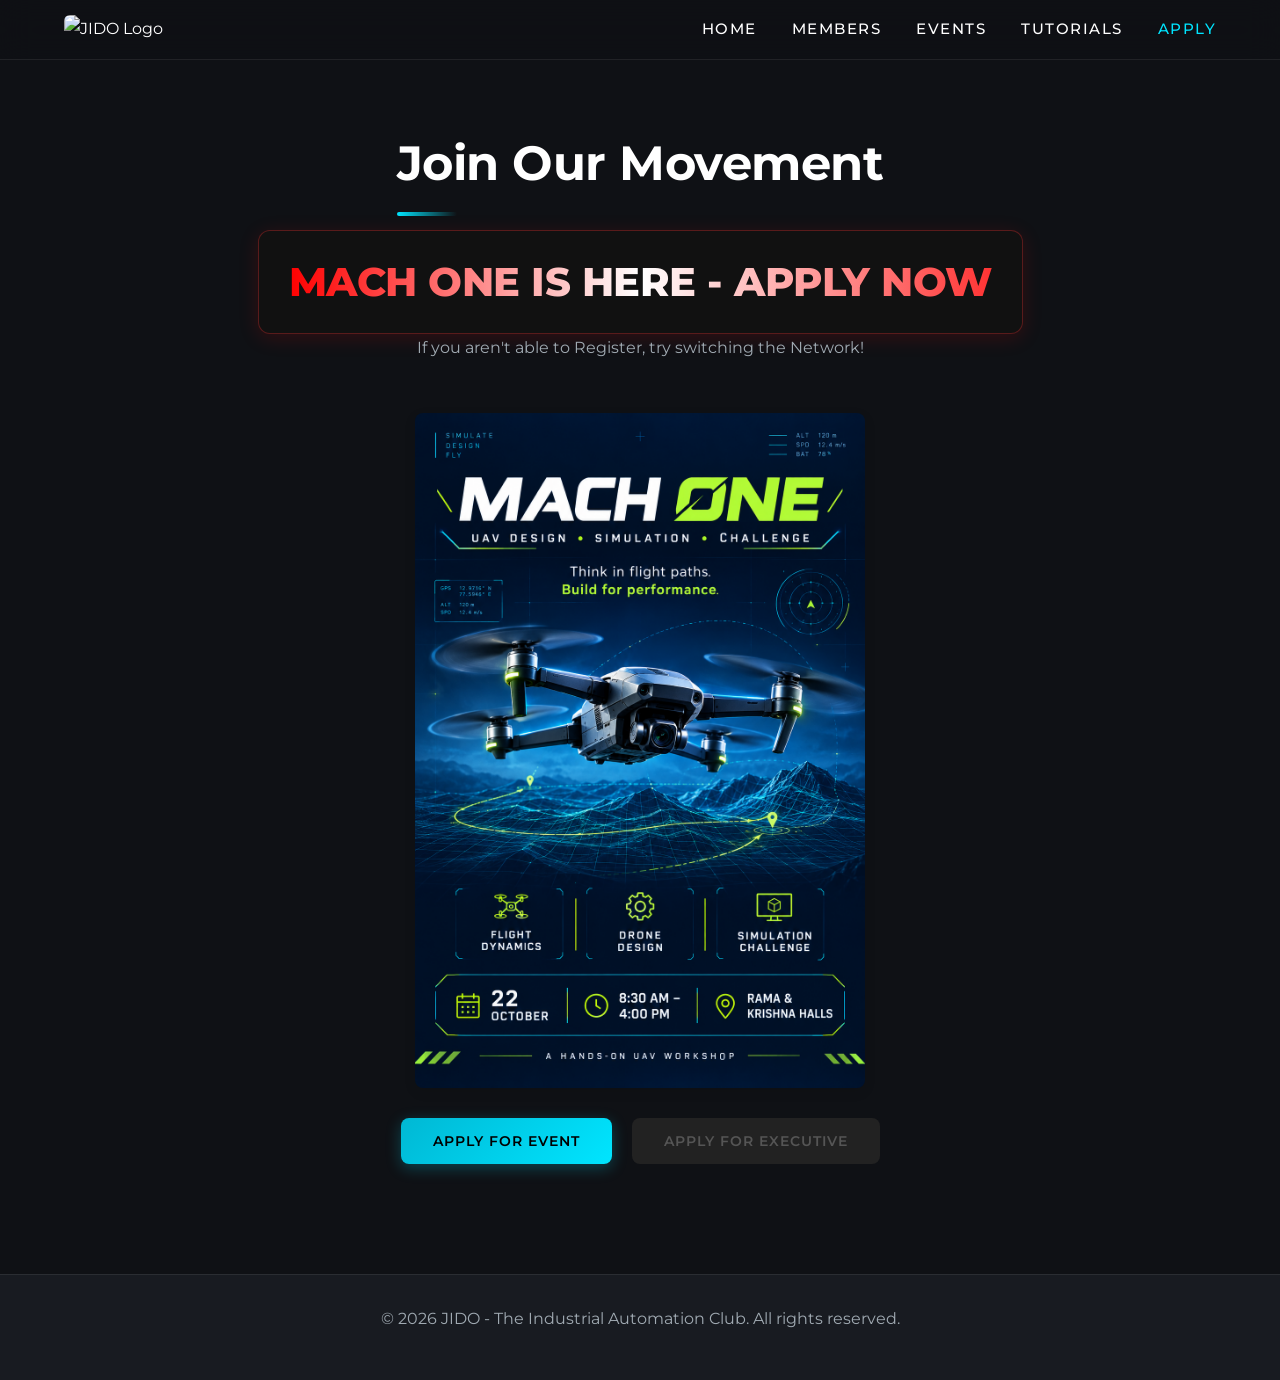
==== apply.html @ 37b58825 "Update apply.html" ====
<!DOCTYPE html>
<html lang="en">
<head>
    <meta charset="UTF-8">
    <meta name="viewport" content="width=device-width, initial-scale=1.0, maximum-scale=1.0, user-scalable=no">
    <title>Apply | JIDO</title>
    <link href="https://fonts.googleapis.com/css2?family=Montserrat:wght@400;500;600;700&display=swap" rel="stylesheet">
    <link rel="stylesheet" href="style.css">
    <link rel="icon" type="image/png" href="jidohomelogo.jpg">
</head>
<body>
    <header>
        <div class="logo"><img src="jidologo.png" alt="JIDO Logo"></div>
        <nav>
            <div class="menu-toggle" id="mobile-menu">
                <span class="bar"></span><span class="bar"></span><span class="bar"></span>
            </div>
            <ul class="nav-links">
                <li><a href="index.html">Home</a></li>
                <li><a href="members.html">Members</a></li>
                <li><a href="events.html">Events</a></li>
                <li><a href="tutorials.html">Tutorials</a></li>
                <li><a href="apply.html">Apply</a></li>
            </ul>
        </nav>
    </header>

    <main>
        <div class="apply-options-header">
            <h2>Join Our Movement</h2>
            <br>
            <div class="mach-one-banner">
                <h1 class="red-white-text">MACH ONE IS HERE - APPLY NOW</h1>
            </div>
            <p>If you aren't able to Register, try switching the Network!</p>
        </div>
        <div style="text-align: center; margin-bottom: 20px;">
            <img src="Mach One_ UAV Flight Challenge.png" alt="MACHONE Poster" style="max-width: 450px; width: 100%; height: auto; border-radius: 8px; box-shadow: 0 4px 12px rgba(0,0,0,0.1);">
        </div>
        <div class="apply-buttons-group section-box">
            <button class="btn btn-primary" id="applyEventBtn">Apply for Event</button>
            <button class="btn btn-secondary" disabled title="Recruitment currently closed.">Apply for Executive</button>
        </div>

        <div class="form-box section-box" id="eventFormBox">
            <h2>MACH ONE Registrations (Team of 3)</h2>
            
            <!-- Flex container for Contact Info and QR Code -->
            <div style="display: flex; justify-content: space-between; align-items: center; flex-wrap: wrap; gap: 20px; margin-bottom: 25px;">
                <div>
                    <p style="margin-bottom: 0;">Reach out to<br>Shreya-+91 97315 09875<br> Pranav-+91 99029 87427 <br> Sairam-+91 99453 59710 <br> Dhanush-+91 90529 12319 <br> If you have any issues or queries</p>
                </div>
                <!-- Scanner Image Container -->
                <div style="text-align: center;">
                    <img src="paymentforjido.png" alt="Payment QR Code" style="max-width: 150px; height: auto; border-radius: 1px; padding: 10px; background: white; border: 1px solid var(--border-color);">
                    <p style="font-size: 0.8rem; margin-top: 5px; margin-bottom: 0;">Scan to Pay</p>
                </div>
            </div>

            <p style="margin-bottom: 25px; color: var(--text-secondary);">PAYMENT IS MANDATORY of ₹150 per Team</p>
            
            <form id="modernEventForm" class="modern-form">
                
                <!-- Added Team Name specifically for the primary entry -->
                <div class="form-group" style="margin-bottom: 20px;">
                    <label for="team_name">Team Name</label>
                    <input type="text" id="team_name" name="team_name" class="input-control" required placeholder="Enter your team name">
                </div> 

                <!-- Primary Participant / Team Leader -->
                <h3 style="margin-bottom: 15px; font-size: 1.1rem; color: #333;">Details</h3>
                <div class="form-row">
                    <div class="form-group">
                        <label for="first_name">Full Name</label>
                        <input type="text" id="first_name" name="first_name" style="width:500px;"class="input-control" required placeholder="John">
                    </div>
                    <div class="form-group">
                        <!--<label for="last_name">Last Name</label>-->
                        <!--<input type="text" id="last_name" name="last_name" class="input-control" required placeholder="Doe">-->
                    </div>
                </div>

                <div class="form-row">
                    <div class="form-group">
                        <label for="phone_number">Phone Number</label>
                        <input type="tel" id="phone_number" name="phone_number" class="input-control" required placeholder="9876543210" pattern="[0-9]{10}">
                    </div>
                    <div class="form-group">
                        <label for="college_email">College Email ID</label>
                        <input type="email" id="college_email" name="college_email" class="input-control" required placeholder="john.doe@college.edu">
                    </div>
                </div>

                <div class="form-row">
                    <div class="form-group">
                        <label for="branch">Branch</label>
                        <input type="text" id="branch" name="branch" class="input-control" required placeholder="Robotics & Automation (RAE,AIE,ECE)">
                    </div>
                    <div class="form-group">
                        <label for="roll_number">Roll Number</label>
                        <input type="text" id="roll_number" name="roll_number" class="input-control" required placeholder="BL.SC.U4AIE23001">
                    </div>
                </div>

                <!-- Participant Count Selection & Transaction Grouped Together -->
                <div class="form-row" style="margin-bottom: 30px;">
                    <div class="form-group">
                        <label for="participants">Number of Team Participants</label>
                        <select id="participants" name="participants" class="input-control" required>
                            <option value="" disabled selected>Select Participant Count</option>
                            <option value="3">3</option>
                        </select>
                    </div>
                    <div class="form-group">
                        <label for="transaction_number">Transaction No. <span style="font-weight: normal; font-size: 0.85em; color: var(--text-secondary);">(UPI ID or UTR)</span></label>
                        <input type="text" id="transaction_number" name="transaction_number" class="input-control" required placeholder="e.g. 12 Digit Number" pattern="[a-zA-Z0-9]{12}">
                    </div>
                </div>

                <!-- Container for dynamically added team members -->
                <div id="dynamic-members-container"></div>

                <button type="submit" class="btn btn-primary" style="width: 100%; height: 55px; font-size: 1rem; margin-top: 20px;">Confirm Registration</button>
            </form>
            
            <div id="responseMessage"></div>
        </div>
    </main>

    <footer>
        <p>&copy; 2026 JIDO - The Industrial Automation Club. All rights reserved.</p>
    </footer>

    <script src="script.js?v=2.0"></script>

    <!-- Script added to handle dynamic participant field generation professionally -->
    <script>
        document.getElementById('participants').addEventListener('change', function() {
            const count = parseInt(this.value);
            const container = document.getElementById('dynamic-members-container');
            
            // Clear out any previously generated fields to prevent duplicates
            container.innerHTML = ''; 

            // Generate fields if there are 2 or more participants
            for (let i = 2; i <= count; i++) {
                const memberHTML = `
                    <div class="member-section" style="margin-top: 30px; padding-top: 20px; border-top: 1px solid #e0e0e0;">
                        <h3 style="margin-bottom: 15px; font-size: 1.1rem; color: #333;">Participant ${i} Details</h3>
                        
                        <div class="form-row">
                            <div class="form-group">
                                <label for="first_name_${i}">Full Name</label>
                                <input type="text" id="first_name_${i}" name="first_name_${i}" class="input-control" style="width:500px;" required placeholder="Participant ${i} First Name">
                            </div>
                        </div>

                        <div class="form-row">
                            <div class="form-group">
                                <label for="phone_number_${i}">Phone Number</label>
                                <input type="tel" id="phone_number_${i}" name="phone_number_${i}" class="input-control" required placeholder="9876543210" pattern="[0-9]{10}">
                            </div>
                            <div class="form-group">
                                <label for="college_email_${i}">College Email ID</label>
                                <input type="email" id="college_email_${i}" name="college_email_${i}" class="input-control" required placeholder="member${i}@college.edu">
                            </div>
                        </div>

                        <div class="form-row">
                            <div class="form-group">
                                <label for="branch_${i}">Branch</label>
                                <input type="text" id="branch_${i}" name="branch_${i}" class="input-control" required placeholder="Robotics & Automation (RAE,AIE,ECE)">
                            </div>
                            <div class="form-group">
                                <label for="roll_number_${i}">Roll Number</label>
                                <input type="text" id="roll_number_${i}" name="roll_number_${i}" class="input-control" required placeholder="BL.SC.U4AIE2300${i}">
                            </div>
                        </div>
                    </div>
                `;
                container.insertAdjacentHTML('beforeend', memberHTML);
            }
        });
    </script>
</body>
</html>
---- style.css ----
/* =========================================
   1. VARIABLES & RESET (Premium Dark Theme)
   ========================================= */
:root {
    --primary-bg: #0f1115;
    --secondary-bg: #181b21;
    --border-color: rgba(255, 255, 255, 0.08);
    --text-primary: #ffffff;
    --text-secondary: #a0aab2; 
    
    --accent: #00e5ff;
    --accent-hover: #00b8d4;
    --accent-glow: rgba(0, 229, 255, 0.25);
    
    --transition-smooth: all 0.3s cubic-bezier(0.25, 0.8, 0.25, 1);
    --transition-slow: all 0.6s cubic-bezier(0.25, 0.8, 0.25, 1);
}

* {
    margin: 0;
    padding: 0;
    box-sizing: border-box;
    font-family: 'Montserrat', 'Segoe UI', sans-serif;
    -webkit-tap-highlight-color: transparent;
}

body {
    background-color: var(--primary-bg);
    color: var(--text-primary);
    line-height: 1.8;
    overflow-x: hidden;
    display: flex;
    flex-direction: column;
    min-height: 100vh;
}

/* =========================================
   2. GLOBAL UTILITIES & ANIMATIONS
   ========================================= */
main {
    flex: 1;
    padding: 120px 5% 60px 5%; 
    width: 100%;
    max-width: 1400px;
    margin: 0 auto;
}

h1, h2, h3, h4 { font-weight: 700; letter-spacing: -0.5px; }

h2 {
    font-size: 2.5rem;
    margin-bottom: 1.5rem;
    position: relative;
    display: inline-block;
}

h2::after {
    content: '';
    position: absolute;
    bottom: -10px;
    left: 0;
    width: 60px;
    height: 4px;
    background: linear-gradient(90deg, var(--accent), transparent);
    border-radius: 2px;
}

p { color: var(--text-secondary); margin-bottom: 1rem; }

.section-box {
    background-color: var(--secondary-bg);
    padding: 40px;
    border-radius: 16px;
    margin-bottom: 40px;
    border: 1px solid var(--border-color);
    box-shadow: 0 10px 30px rgba(0, 0, 0, 0.2);
    opacity: 0;
    animation: fadeInUp 0.8s forwards;
}

@keyframes fadeInUp {
    from { opacity: 0; transform: translateY(30px); }
    to { opacity: 1; transform: translateY(0); }
}

/* Buttons */
.btn {
    display: inline-block;
    padding: 14px 32px;
    border-radius: 8px;
    text-decoration: none;
    font-weight: 600;
    text-transform: uppercase;
    font-size: 0.9rem;
    letter-spacing: 1px;
    cursor: pointer;
    transition: var(--transition-smooth);
    border: none;
    text-align: center;
}

.btn-primary {
    background: linear-gradient(135deg, var(--accent-hover), var(--accent));
    color: #000;
    box-shadow: 0 4px 15px var(--accent-glow);
}

.btn-primary:hover {
    transform: translateY(-3px);
    box-shadow: 0 8px 25px rgba(0, 229, 255, 0.4);
}

.btn-secondary {
    background-color: transparent;
    color: var(--text-primary);
    border: 1px solid var(--border-color);
}

.btn:disabled {
    background: #222;
    color: #555;
    cursor: not-allowed;
    box-shadow: none;
    border: none;
    transform: none !important;
}

/* =========================================
   3. HEADER & NAV
   ========================================= */
header {
    background: rgba(15, 17, 21, 0.7);
    backdrop-filter: blur(16px);
    -webkit-backdrop-filter: blur(16px);
    padding: 15px 5%;
    position: fixed;
    top: 0; left: 0; width: 100%;
    display: flex;
    justify-content: space-between;
    align-items: center;
    z-index: 1000;
    border-bottom: 1px solid var(--border-color);
}

.logo img { 
    height: 80px; 
    width: 120px; 
    border-radius: 6px; 
    transition: var(--transition-smooth);
}

.nav-links {
    list-style: none;
    display: flex;
    gap: 35px;
}

.nav-links li a {
    text-decoration: none;
    color: var(--text-primary);
    font-weight: 500;
    font-size: 0.95rem;
    text-transform: uppercase;
    letter-spacing: 1.5px;
    transition: var(--transition-smooth);
    position: relative;
    padding: 5px 0;
}

.nav-links li a:hover, .nav-links li a.active { color: var(--accent); }

.menu-toggle {
    display: none;
    cursor: pointer;
    flex-direction: column;
    gap: 6px;
    z-index: 1100;
    padding: 10px; 
}

.menu-toggle .bar {
    width: 28px; height: 2px;
    background-color: var(--text-primary);
    border-radius: 2px;
    transition: var(--transition-smooth);
    transform-origin: left center;
}

/* =========================================
   4. HOME PAGE & SLIDER
   ========================================= */
.home-hero { margin-bottom: 60px; }

.slider-container {
    width: 100%;
    height: 65vh;
    min-height: 450px;
    overflow: hidden;
    position: relative;
    border-radius: 16px;
    box-shadow: 0 20px 50px rgba(0,0,0,0.4);
    touch-action: pan-y; 
}

.slide {
    position: absolute;
    top: 0; left: 0; width: 100%; height: 100%;
    opacity: 0;
    transition: opacity 0.8s ease-in-out;
    display: flex;
    justify-content: center;
    align-items: center;
    background-size: cover;
    background-position: center;
}

.slide.active { opacity: 1; z-index: 1; }

.slide::before {
    content: ''; position: absolute;
    top: 0; left: 0; width: 100%; height: 100%;
    background: linear-gradient(to top, rgba(15,17,21,1) 0%, rgba(15,17,21,0.3) 100%);
}

.slide:nth-child(1) { background-color: #1a1c23; }
.slide:nth-child(2) { background-color: #22262e; }
.slide:nth-child(3) { background-color: #2a2e38; }

.slide-content {
    position: relative;
    z-index: 10;
    text-align: center;
    padding: 0 20px;
    transform: translateY(20px);
    transition: var(--transition-slow);
}

.slide.active .slide-content { transform: translateY(0); }

.slide-content h3 {
    font-size: 3.5rem;
    text-transform: uppercase;
    letter-spacing: 3px;
    margin-bottom: 15px;
    text-shadow: 0 4px 20px rgba(0,0,0,0.8);
}

.slider-controls {
    position: absolute; bottom: 30px; left: 50%;
    transform: translateX(-50%);
    display: flex; gap: 15px; z-index: 20;
}

.slider-dot {
    width: 30px; height: 4px;
    border-radius: 2px;
    background-color: rgba(255,255,255,0.2);
    cursor: pointer;
    transition: var(--transition-smooth);
}

.slider-dot.active { background-color: var(--accent); width: 45px; }

.club-info-grid {
    display: grid;
    grid-template-columns: repeat(auto-fit, minmax(280px, 1fr));
    gap: 30px;
}

.info-card {
    background-color: rgba(255,255,255,0.02);
    padding: 30px;
    border-radius: 12px;
    border: 1px solid var(--border-color);
}

/* =========================================
   5. MEMBERS PAGE
   ========================================= */
.member-grid {
    display: grid;
    grid-template-columns: repeat(auto-fit, minmax(280px, 1fr));
    gap: 30px;
}

.mentor-centered-container {
    display: flex;
    justify-content: center;
    align-items: center;
    width: 100%;
    padding: 20px 0;
}

.member-img-container {
    width: 100%;
    height: 300px;
    overflow: hidden;
    border-radius: 8px;
    background-color: #1a1c23;
}

.member-photo {
    width: 100%;
    height: 100%;
    object-fit: cover; 
}

.mentor-centered-container .member-card {
    max-width: 350px;
    width: 100%;
}

.member-card {
    background-color: var(--primary-bg);
    border-radius: 16px;
    overflow: hidden;
    border: 1px solid var(--border-color);
    transition: var(--transition-smooth);
}

.member-card:hover {
    transform: translateY(-8px);
    border-color: var(--accent);
    box-shadow: 0 10px 30px var(--accent-glow);
}

.member-details { padding: 25px; }
.member-details h4 { color: var(--accent); font-size: 0.85rem; margin-bottom: 10px; }

.exec-list {
    display: grid;
    grid-template-columns: repeat(auto-fill, minmax(200px, 1fr));
    gap: 15px; margin-top: 25px;
}

.exec-list li {
    font-weight: 600;
    background: rgba(255,255,255,0.03);
    padding: 15px 20px;
    border-radius: 8px;
    list-style: none;
    border: 1px solid var(--border-color);
}

/* =========================================
   6. EVENTS PAGE GRID
   ========================================= */
.event-grid {
    display: grid;
    grid-template-columns: repeat(auto-fill, minmax(320px, 1fr));
    gap: 30px;
}

.event-card {
    background-color: var(--secondary-bg);
    border-radius: 16px;
    overflow: hidden;
    cursor: pointer;
    border: 1px solid var(--border-color);
    transition: var(--transition-smooth);
}

.event-card:hover {
    transform: translateY(-8px);
    border-color: var(--accent);
}

.card-img-top {
    width: 100%;
    height: 240px;
    object-fit: cover;
    display: block;
    border-radius: 16px 16px 0 0;
}

.event-card-details { padding: 25px; }

/* =========================================
   7. MODAL, SCROLLING & GALLERY
   ========================================= */
.modal-overlay {
    display: none; position: fixed;
    top: 0; left: 0; width: 100%; height: 100%;
    background: rgba(15, 17, 21, 0.9);
    backdrop-filter: blur(10px);
    -webkit-backdrop-filter: blur(10px);
    z-index: 2000;
    justify-content: center; align-items: center;
    opacity: 0; transition: var(--transition-smooth);
}

.modal-overlay.open { display: flex; opacity: 1; }

.modal-content {
    background-color: var(--secondary-bg);
    max-width: 700px;
    width: 90%;
    max-height: 85vh; /* Prevents going off screen */
    border-radius: 20px;
    border: 1px solid var(--border-color);
    padding: 40px;
    position: relative;
    transform: translateY(30px);
    transition: var(--transition-smooth);
    display: flex;
    flex-direction: column; /* Stacks title and description vertically */
    overflow: hidden; /* Stops whole box from scrolling */
}

.modal-overlay.open .modal-content { transform: translateY(0); }

.modal-close {
    position: absolute;
    top: 15px;
    right: 15px;
    font-size: 36px;
    cursor: pointer;
    color: var(--text-secondary);
    
    /* The Fixes: */
    z-index: 100;         /* Ensures it always stays on top of headings/images */
    width: 44px;          /* Clean mobile-friendly tap target width */
    height: 44px;         /* Clean mobile-friendly tap target height */
    display: flex;        /* Centers the '×' perfectly inside the tap target box */
    align-items: center;
    justify-content: center;
    line-height: 1;
    transition: var(--transition-smooth);
}

.modal-close:hover {
    color: var(--accent);
}

/* Targets the description to make it scrollable */
#modalDesc {
    overflow-y: auto;
    flex-grow: 1; 
    padding-right: 15px; 
    margin-top: 15px;
}

#modalDesc::-webkit-scrollbar { width: 6px; }
#modalDesc::-webkit-scrollbar-thumb { background: var(--accent); border-radius: 3px; }

/* Image Gallery inside Modal */
.modal-gallery {
    display: grid;
    grid-template-columns: repeat(auto-fit, minmax(140px, 1fr));
    gap: 12px;
    margin-bottom: 20px;
}

.modal-gallery img {
    width: 100%;
    height: 120px;
    object-fit: cover;
    border-radius: 8px;
    border: 1px solid var(--border-color);
    cursor: pointer;
    transition: transform 0.2s;
}

.modal-gallery img:hover { transform: scale(1.05); }

/* Full-Screen Lightbox */
.lightbox {
    display: none; position: fixed; z-index: 3000;
    top: 0; left: 0; width: 100%; height: 100%;
    background: rgba(0, 0, 0, 0.95);
    justify-content: center; align-items: center;
}

.lightbox.open { display: flex; }
.lightbox img { max-width: 90%; max-height: 80%; border-radius: 8px; }

.lightbox-close {
    position: absolute; top: 20px; right: 30px;
    font-size: 40px; color: white; cursor: pointer;
}

/* =========================================
   8. PREMIUM FORMS PAGE
   ========================================= */
.apply-options-header { text-align: center; margin-bottom: 50px; }
.apply-options-header h2 { font-size: 3rem; }

.apply-buttons-group {
    display: flex; gap: 20px; justify-content: center;
    margin-bottom: 50px; background: transparent; box-shadow: none; padding: 0; border: none;
}

.form-box { max-width: 800px; margin: 0 auto; display: none; }
.form-box.active { display: block; animation: fadeInUp 0.5s forwards; }

.modern-form .form-row {
    display: grid; grid-template-columns: 1fr 1fr; gap: 25px; margin-bottom: 25px;
}

.modern-form label {
    font-size: 0.85rem; font-weight: 600; text-transform: uppercase;
    letter-spacing: 1px; margin-bottom: 10px; display: block; color: var(--text-secondary);
}

.modern-form .input-control {
    width: 100%;
    background-color: rgba(255,255,255,0.02);
    border: 1px solid var(--border-color);
    color: var(--text-primary);
    padding: 16px 20px;
    border-radius: 10px;
    font-size: 1rem;
    transition: var(--transition-smooth);
}

.modern-form .input-control:focus {
    outline: none;
    border-color: var(--accent);
    background-color: rgba(0, 229, 255, 0.05);
    box-shadow: 0 0 20px var(--accent-glow);
}

.modern-form select.input-control option {
    background-color: var(--secondary-bg); 
    color: var(--text-primary); 
}

.modern-form select.input-control {
    appearance: none; -webkit-appearance: none; cursor: pointer;
}

#responseMessage {
    display: none; margin-top: 30px; padding: 20px; border-radius: 10px;
    text-align: center; font-weight: 600;
}
#responseMessage.success { background: rgba(0, 230, 118, 0.1); color: #00e676; border: 1px solid #00e676; }
#responseMessage.error { background: rgba(255, 23, 68, 0.1); color: #ff1744; border: 1px solid #ff1744; }

/* =========================================
   9. FOOTER
   ========================================= */
footer {
    background-color: var(--secondary-bg);
    padding: 30px 5%; text-align: center;
    border-top: 1px solid var(--border-color);
    color: var(--text-secondary); margin-top: auto;
}

/* =========================================
   10. PERFECTED MOBILE RESPONSIVENESS
   ========================================= */
@media screen and (max-width: 1024px) {
    .slide-content h3 { font-size: 2.5rem; }
}

@media screen and (max-width: 768px) {
    main { padding-top: 100px; }
    h2 { font-size: 2rem; }
    
    .menu-toggle { display: flex; }

    .nav-links {
        position: fixed; top: 0; right: 0;
        height: 100vh; width: 75%;
        background: rgba(15, 17, 21, 0.95);
        backdrop-filter: blur(20px);
        -webkit-backdrop-filter: blur(20px);
        flex-direction: column; justify-content: center; align-items: center;
        transform: translateX(100%);
        transition: transform 0.4s cubic-bezier(0.25, 0.8, 0.25, 1);
        border-left: 1px solid var(--border-color);
        box-shadow: -10px 0 30px rgba(0,0,0,0.5);
    }

    .nav-links.active { transform: translateX(0); }
    .nav-links li a { font-size: 1.3rem; }

    .menu-toggle.active .bar:nth-child(1) { transform: rotate(45deg) translate(5px, 5px); }
    .menu-toggle.active .bar:nth-child(2) { opacity: 0; }
    .menu-toggle.active .bar:nth-child(3) { transform: rotate(-45deg) translate(6px, -6px); }

    .slider-container { height: 50vh; min-height: 350px; }
    .slide-content h3 { font-size: 1.8rem; }
    
    .apply-options-header h2 { font-size: 2.2rem; }
    
    .btn { width: 100%; padding: 16px; margin-bottom: 10px; }
    .apply-buttons-group { flex-direction: column; }
}

@media screen and (max-width: 480px) {
    .section-box { padding: 25px 20px; }
    .modern-form .form-row { grid-template-columns: 1fr; gap: 0; margin-bottom: 0; }
    .modern-form .form-group { margin-bottom: 25px; }
    .member-img-container { height: 200px; }
}
/* Red and White Animated Text */
.red-white-text {
    text-align: center;
    font-weight: 800;
    font-size: 2.5rem;
    text-transform: uppercase;
    
    /* Sleek red and white gradient */
    background: linear-gradient(
        to right, 
        #ff0000 0%, 
        #ffffff 25%, 
        #ff3333 50%, 
        #ffffff 75%, 
        #ff0000 100%
    );
    background-size: 200% auto;
    
    /* Clip the background to the text */
    color: transparent;
    -webkit-background-clip: text;
    background-clip: text;
    
    /* Apply the sliding animation */
    animation: red-slide 3s linear infinite;
}

/* Animation keyframes */
@keyframes red-slide {
    0% {
        background-position: 0% center;
    }
    100% {
        background-position: 200% center;
    }
}

/* Mobile adjustment */
@media screen and (max-width: 768px) {
    .red-white-text {
        font-size: 1.8rem;
        padding: 0 15px;
    }
}
/* Background container for the heading */
.mach-one-banner {
    background-color: #111111; /* Sleek dark background */
    border: 1px solid rgba(255, 51, 51, 0.3); /* Subtle red border */
    box-shadow: 0 4px 20px rgba(255, 0, 0, 0.15); /* Soft reddish glow behind the box */
    border-radius: 12px;
    padding: 15px 30px;
    margin: 0 auto; /* Centers the box */
    max-width: fit-content; /* Keeps the background only as wide as the text */
}

/* Red and White Animated Text (Your existing code, slightly tweaked) */
.red-white-text {
    margin: 0; /* Removes default h1 spacing so it sits perfectly in the box */
    text-align: center;
    font-weight: 800;
    font-size: 2.5rem;
    text-transform: uppercase;
    
    background: linear-gradient(
        to right, 
        #ff0000 0%, 
        #ffffff 25%, 
        #ff3333 50%, 
        #ffffff 75%, 
        #ff0000 100%
    );
    background-size: 200% auto;
    
    color: transparent;
    -webkit-background-clip: text;
    background-clip: text;
    
    animation: red-slide 3s linear infinite;
}

@keyframes red-slide {
    0% { background-position: 0% center; }
    100% { background-position: 200% center; }
}

/* Mobile adjustment */
@media screen and (max-width: 768px) {
    .mach-one-banner {
        padding: 10px 20px;
        margin: 0 15px; /* Adds a little breathing room on the sides of the screen */
    }
    .red-white-text {
        font-size: 1.5rem; /* Scaled down slightly to fit the box well on mobile */
    }
}
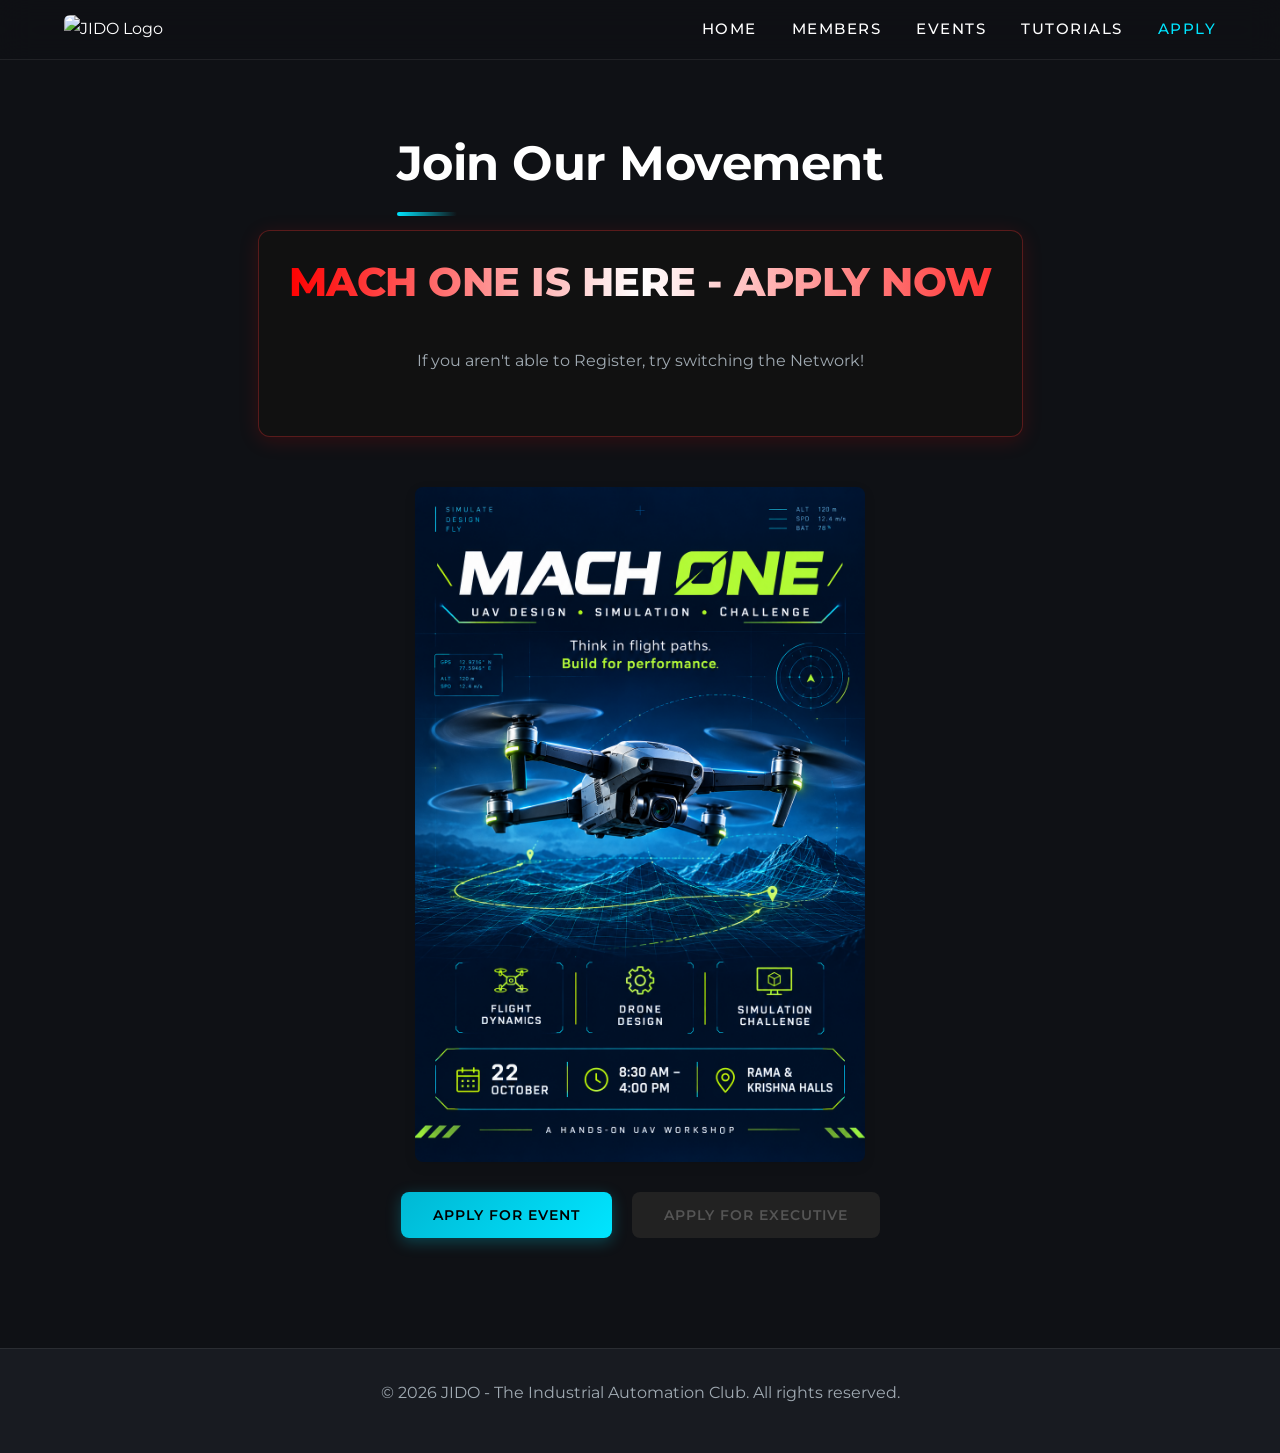
==== commit 337083f1: "Update apply.html" ====
--- a/apply.html
+++ b/apply.html
@@ -31,8 +31,10 @@
             <br>
             <div class="mach-one-banner">
                 <h1 class="red-white-text">MACH ONE IS HERE - APPLY NOW</h1>
+                <br>
+                <p>If you aren't able to Register, try switching the Network!</p>
+                <br>
             </div>
-            <p>If you aren't able to Register, try switching the Network!</p>
         </div>
         <div style="text-align: center; margin-bottom: 20px;">
             <img src="Mach One_ UAV Flight Challenge.png" alt="MACHONE Poster" style="max-width: 450px; width: 100%; height: auto; border-radius: 8px; box-shadow: 0 4px 12px rgba(0,0,0,0.1);">
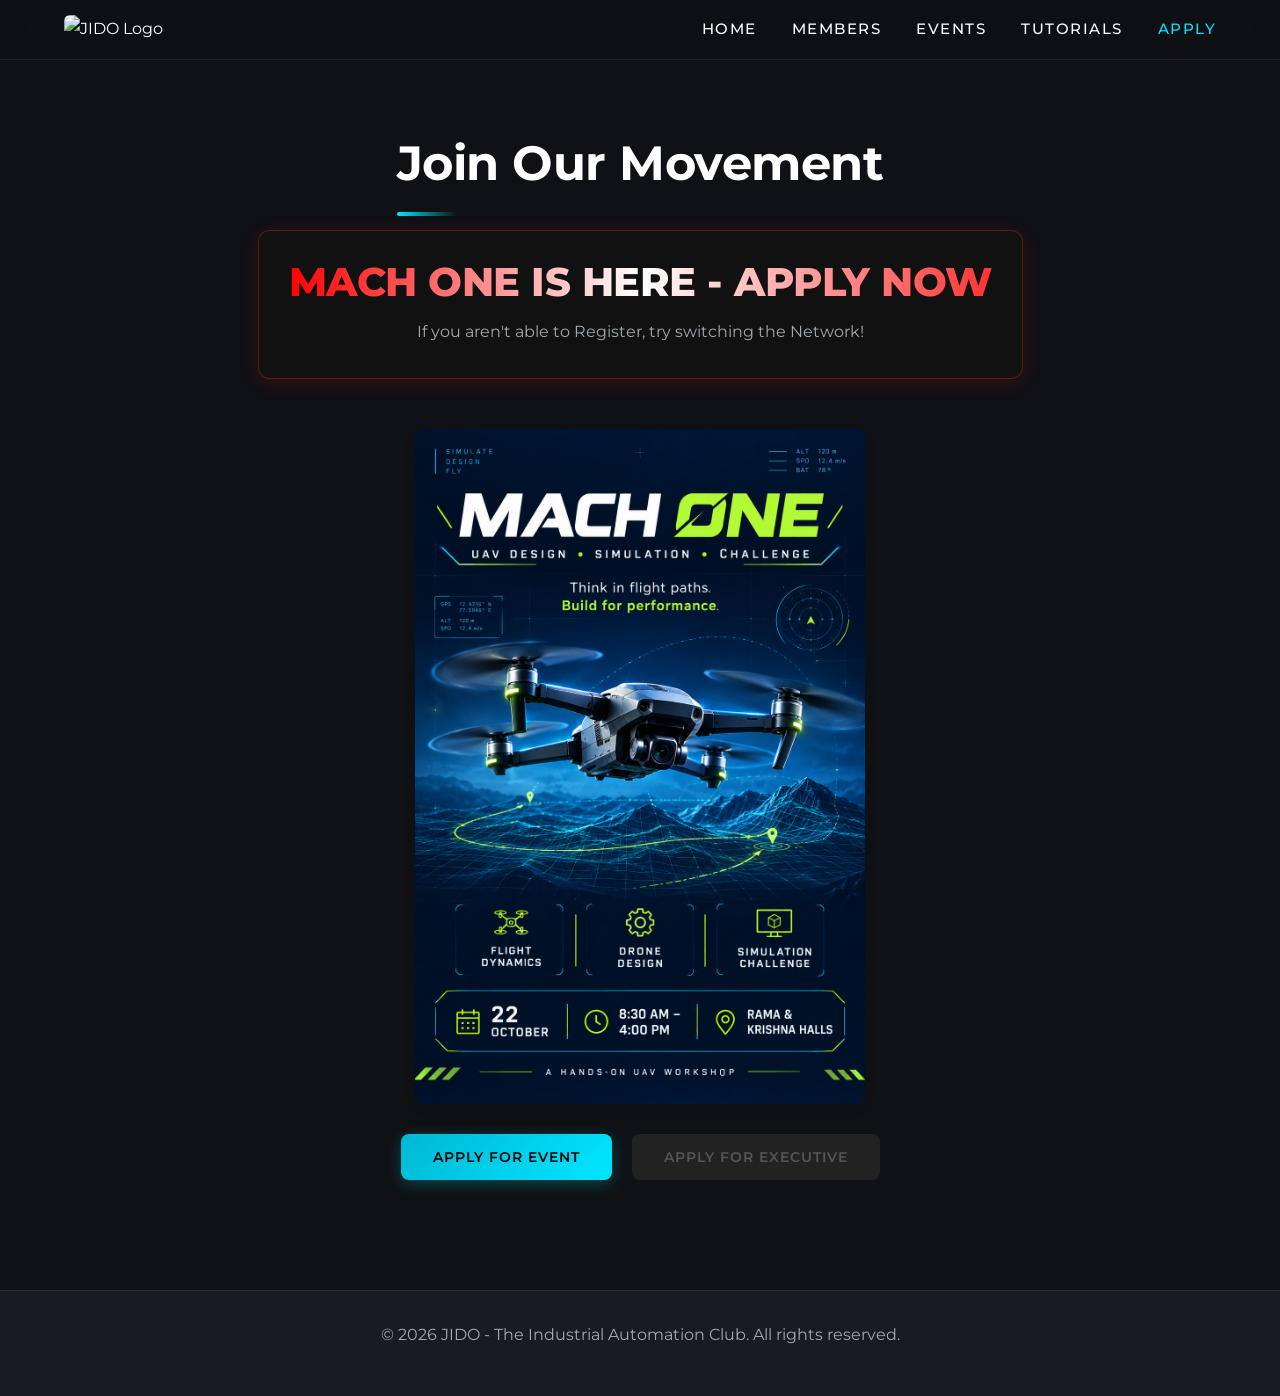
==== commit adfd36c0: "Update apply.html" ====
--- a/apply.html
+++ b/apply.html
@@ -31,9 +31,7 @@
             <br>
             <div class="mach-one-banner">
                 <h1 class="red-white-text">MACH ONE IS HERE - APPLY NOW</h1>
-                <br>
                 <p>If you aren't able to Register, try switching the Network!</p>
-                <br>
             </div>
         </div>
         <div style="text-align: center; margin-bottom: 20px;">
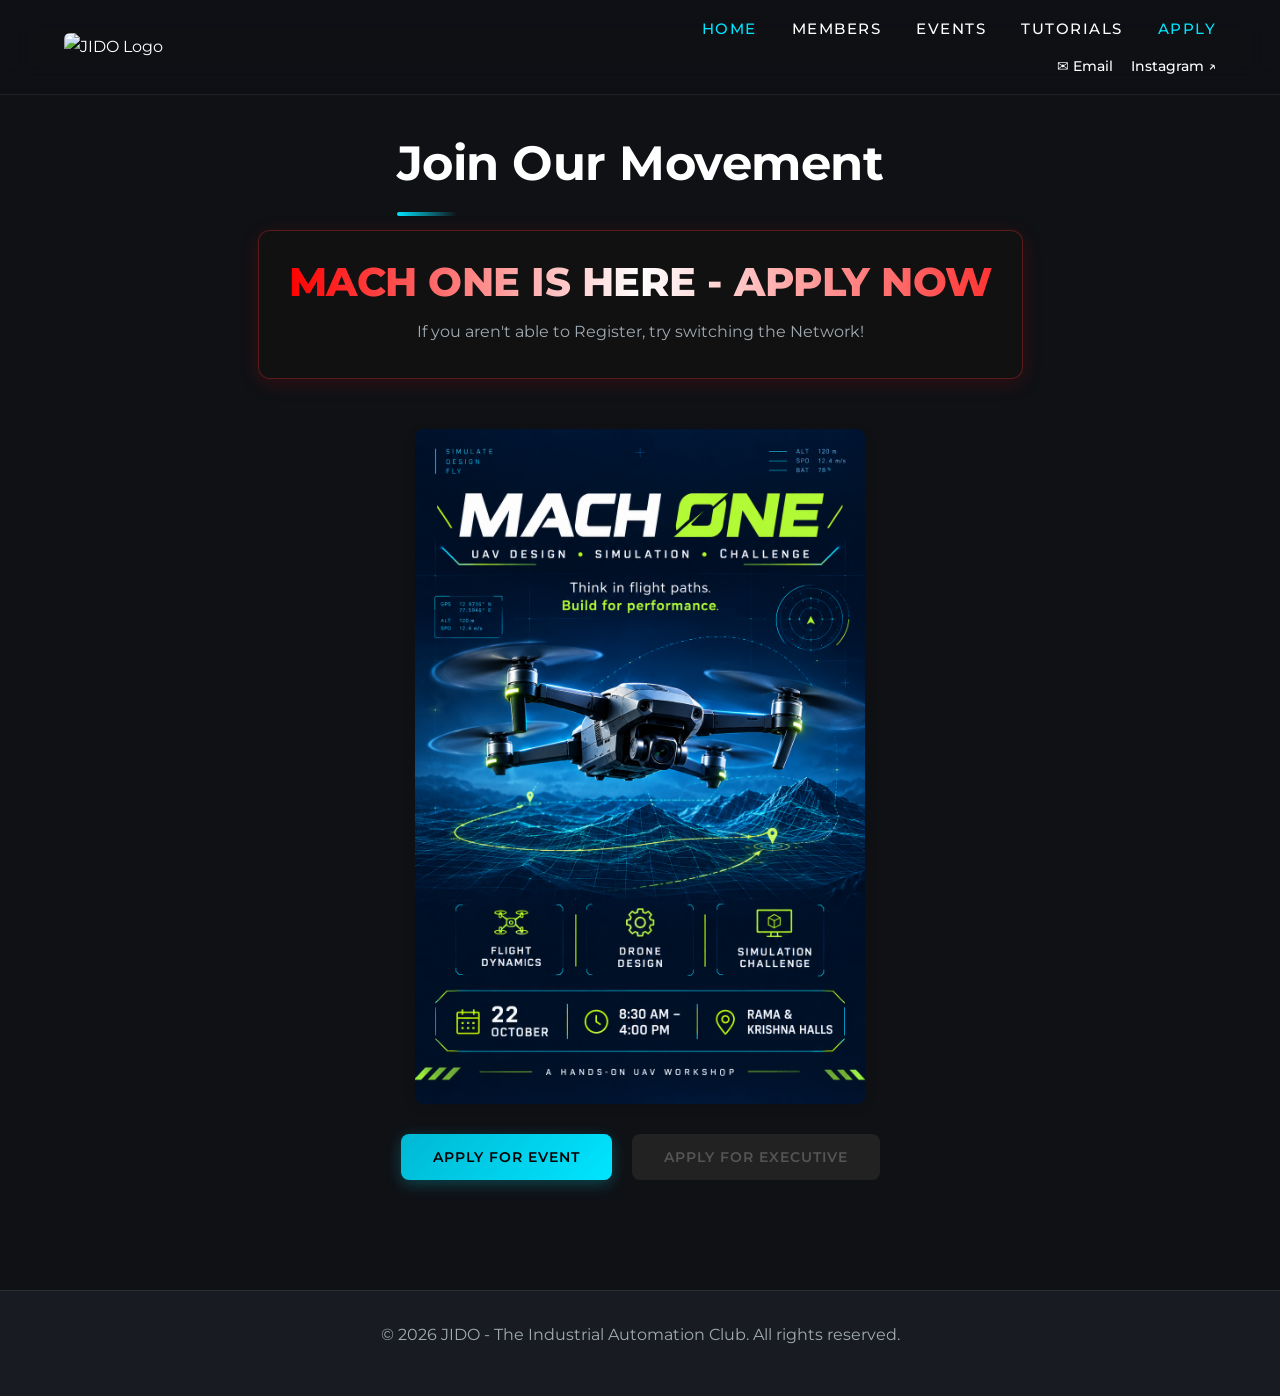
==== commit 3777113a: "Update apply.html" ====
--- a/apply.html
+++ b/apply.html
@@ -10,19 +10,36 @@
 </head>
 <body>
     <header>
-        <div class="logo"><img src="jidologo.png" alt="JIDO Logo"></div>
-        <nav>
-            <div class="menu-toggle" id="mobile-menu">
-                <span class="bar"></span><span class="bar"></span><span class="bar"></span>
-            </div>
-            <ul class="nav-links">
-                <li><a href="index.html">Home</a></li>
-                <li><a href="members.html">Members</a></li>
-                <li><a href="events.html">Events</a></li>
-                <li><a href="tutorials.html">Tutorials</a></li>
-                <li><a href="apply.html">Apply</a></li>
-            </ul>
-        </nav>
+    <div class="logo">
+        <img src="jidologo.png" alt="JIDO Logo">
+    </div>
+
+    <nav>
+        <div class="menu-toggle" id="mobile-menu">
+            <span class="bar"></span>
+            <span class="bar"></span>
+            <span class="bar"></span>
+        </div>
+
+        <ul class="nav-links">
+            <li><a href="index.html" class="active">Home</a></li>
+            <li><a href="members.html">Members</a></li>
+            <li><a href="events.html">Events</a></li>
+            <li><a href="tutorials.html">Tutorials</a></li>
+            <li><a href="apply.html">Apply</a></li>
+        </ul>
+
+        <div class="header-socials">
+            <a href="mailto:your-email@example.com">
+                ✉ Email
+            </a>
+            <a href="https://www.instagram.com/your_username/"
+               target="_blank"
+               rel="noopener noreferrer">
+                Instagram ↗
+            </a>
+        </div>
+    </nav>
     </header>
 
     <main>
--- a/style.css
+++ b/style.css
@@ -689,3 +689,38 @@
         font-size: 1.5rem; /* Scaled down slightly to fit the box well on mobile */
     }
 }
+header nav {
+    display: flex;
+    flex-direction: column;
+    align-items: flex-end;
+    gap: 10px;
+}
+
+header .nav-links {
+    margin-bottom: 0;
+}
+
+.header-socials {
+    display: flex;
+    justify-content: flex-end;
+    align-items: center;
+    flex-wrap: wrap;
+    gap: 18px;
+}
+
+.header-socials a {
+    color: inherit;
+    font-size: 14px;
+    font-weight: 500;
+    text-decoration: none;
+}
+
+.header-socials a:hover {
+    text-decoration: underline;
+    text-underline-offset: 4px;
+}
+
+.header-socials a:focus-visible {
+    outline: 2px solid currentColor;
+    outline-offset: 4px;
+}
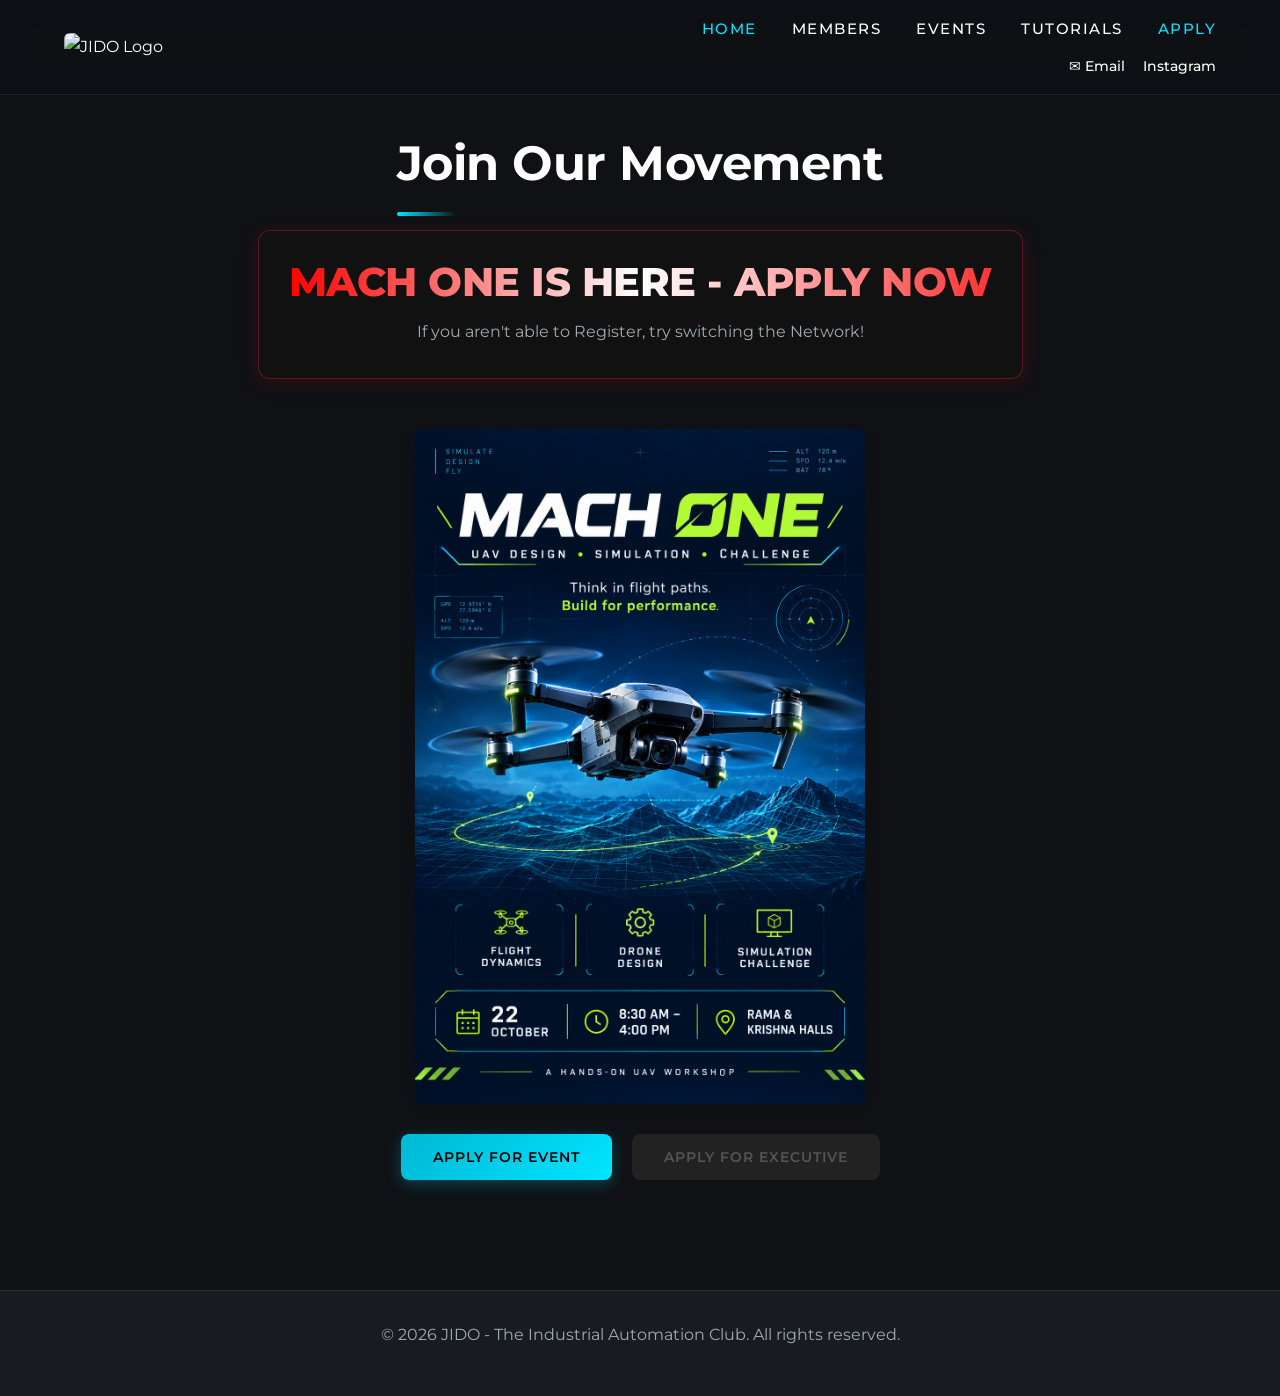
==== commit 36f6ab52: "Update apply.html" ====
--- a/apply.html
+++ b/apply.html
@@ -30,13 +30,13 @@
         </ul>
 
         <div class="header-socials">
-            <a href="mailto:your-email@example.com">
+            <a href="mailto:jido@blr.amrita.edu">
                 ✉ Email
             </a>
-            <a href="https://www.instagram.com/your_username/"
+            <a href="https://www.instagram.com/jido_ase/"
                target="_blank"
                rel="noopener noreferrer">
-                Instagram ↗
+                Instagram
             </a>
         </div>
     </nav>
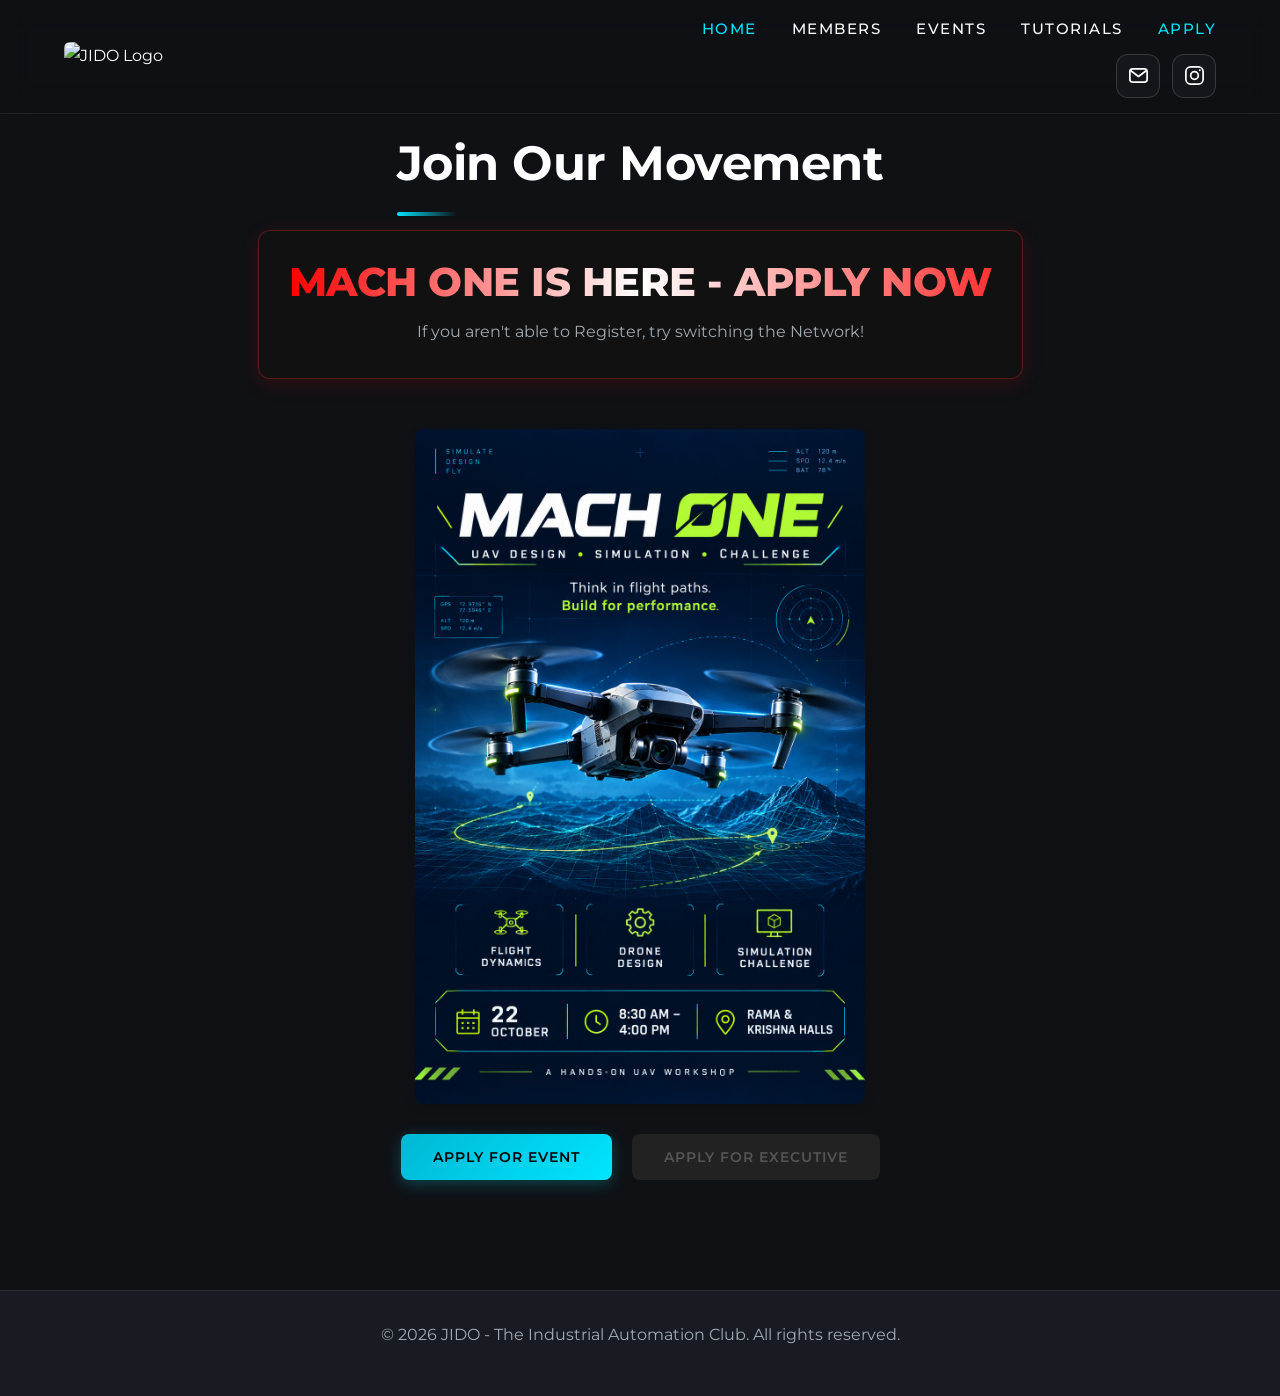
==== commit c4413c98: "Update apply.html" ====
--- a/apply.html
+++ b/apply.html
@@ -29,15 +29,29 @@
             <li><a href="apply.html">Apply</a></li>
         </ul>
 
-        <div class="header-socials">
-            <a href="mailto:jido@blr.amrita.edu">
-                ✉ Email
-            </a>
-            <a href="https://www.instagram.com/jido_ase/"
-               target="_blank"
-               rel="noopener noreferrer">
-                Instagram
-            </a>
+        <div class="jido-contact-row">
+    <a class="jido-contact-icon jido-email"
+       href="mailto:jido@blr.amrita.edu"
+       aria-label="Email JIDO"
+       title="Email JIDO">
+        <svg viewBox="0 0 24 24" aria-hidden="true">
+            <rect x="3" y="5" width="18" height="14" rx="3"/>
+            <path d="m4 7 8 6 8-6"/>
+        </svg>
+    </a>
+
+    <a class="jido-contact-icon jido-instagram"
+       href="https://www.instagram.com/jido_ase/"
+       target="_blank"
+       rel="noopener noreferrer"
+       aria-label="JIDO on Instagram"
+       title="JIDO on Instagram">
+        <svg viewBox="0 0 24 24" aria-hidden="true">
+            <rect x="3" y="3" width="18" height="18" rx="5"/>
+            <circle cx="12" cy="12" r="4"/>
+            <circle class="instagram-dot" cx="17.5" cy="6.5" r="1"/>
+        </svg>
+    </a>
         </div>
     </nav>
     </header>
--- a/style.css
+++ b/style.css
@@ -696,31 +696,98 @@
     gap: 10px;
 }
 
-header .nav-links {
-    margin-bottom: 0;
-}
-
-.header-socials {
+.jido-contact-row {
     display: flex;
+    align-items: center;
     justify-content: flex-end;
+    gap: 12px;
+}
+
+.jido-contact-icon {
+    display: inline-flex;
     align-items: center;
-    flex-wrap: wrap;
-    gap: 18px;
-}
-
-.header-socials a {
-    color: inherit;
-    font-size: 14px;
-    font-weight: 500;
+    justify-content: center;
+    width: 44px;
+    height: 44px;
+    border: 1px solid rgba(255, 255, 255, 0.15);
+    border-radius: 12px;
+    background: rgba(255, 255, 255, 0.03);
+    color: #ffffff;
     text-decoration: none;
-}
-
-.header-socials a:hover {
-    text-decoration: underline;
-    text-underline-offset: 4px;
-}
-
-.header-socials a:focus-visible {
+    transition:
+        color 0.25s ease,
+        background 0.25s ease,
+        border-color 0.25s ease,
+        box-shadow 0.25s ease,
+        transform 0.25s ease;
+}
+
+.jido-contact-icon svg {
+    width: 23px;
+    height: 23px;
+    fill: none;
+    stroke: currentColor;
+    stroke-width: 1.8;
+    stroke-linecap: round;
+    stroke-linejoin: round;
+    transition: filter 0.25s ease;
+}
+
+.jido-contact-icon .instagram-dot {
+    fill: currentColor;
+    stroke: none;
+}
+
+/* Email: cyan glow */
+.jido-email:hover,
+.jido-email:focus-visible {
+    color: #00d4ff;
+    border-color: #00d4ff;
+    background: rgba(0, 212, 255, 0.1);
+    box-shadow:
+        0 0 12px rgba(0, 212, 255, 0.45),
+        0 0 26px rgba(0, 212, 255, 0.2);
+}
+
+/* Instagram: pink, purple and orange glow */
+.jido-instagram:hover,
+.jido-instagram:focus-visible {
+    color: #ff65a3;
+    border-color: #e1306c;
+    background: linear-gradient(
+        135deg,
+        rgba(131, 58, 180, 0.22),
+        rgba(225, 48, 108, 0.18),
+        rgba(252, 175, 69, 0.15)
+    );
+    box-shadow:
+        0 0 12px rgba(225, 48, 108, 0.5),
+        0 0 26px rgba(131, 58, 180, 0.3);
+}
+
+.jido-contact-icon:hover,
+.jido-contact-icon:focus-visible {
+    transform: translateY(-2px);
+}
+
+.jido-contact-icon:hover svg,
+.jido-contact-icon:focus-visible svg {
+    filter: drop-shadow(0 0 4px currentColor);
+}
+
+.jido-contact-icon:focus-visible {
     outline: 2px solid currentColor;
     outline-offset: 4px;
 }
+
+@media (prefers-reduced-motion: reduce) {
+    .jido-contact-icon,
+    .jido-contact-icon svg {
+        transition: none;
+    }
+
+    .jido-contact-icon:hover,
+    .jido-contact-icon:focus-visible {
+        transform: none;
+    }
+}
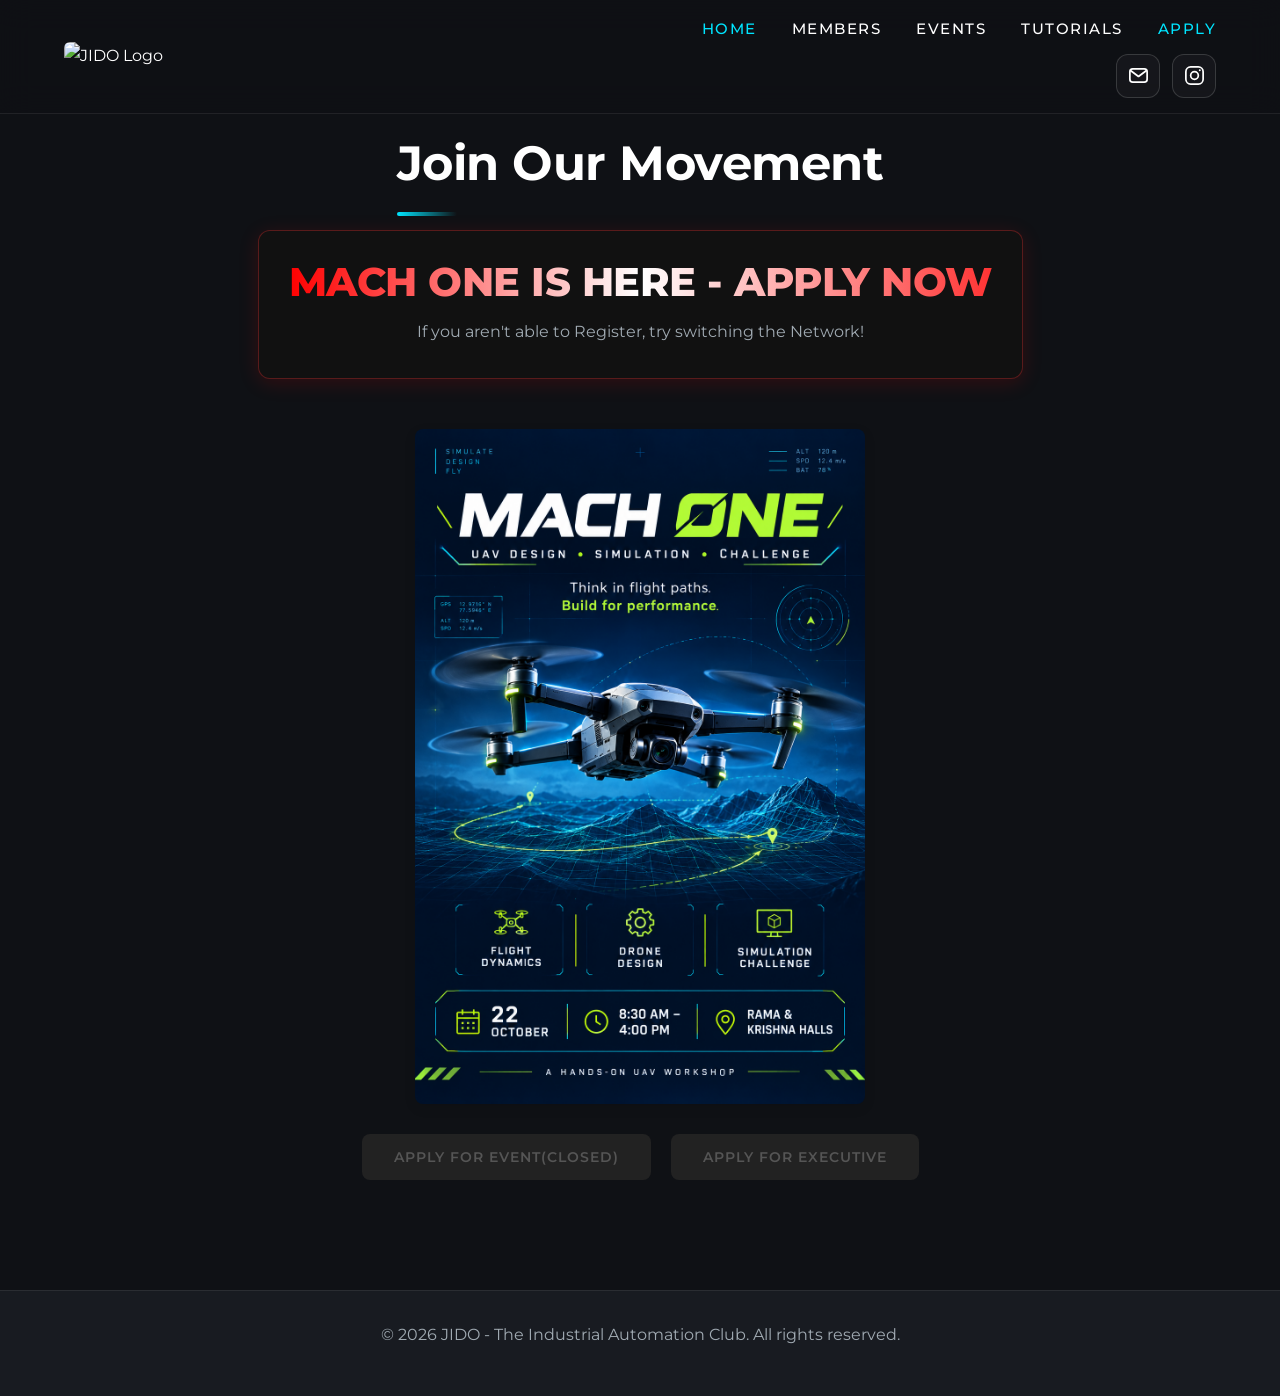
==== commit ed3214dc: "Update apply.html" ====
--- a/apply.html
+++ b/apply.html
@@ -69,7 +69,7 @@
             <img src="Mach One_ UAV Flight Challenge.png" alt="MACHONE Poster" style="max-width: 450px; width: 100%; height: auto; border-radius: 8px; box-shadow: 0 4px 12px rgba(0,0,0,0.1);">
         </div>
         <div class="apply-buttons-group section-box">
-            <button class="btn btn-primary" id="applyEventBtn">Apply for Event</button>
+            <button class="btn btn-primary" id="applyEventBtn" disabled>Apply for Event(closed)</button>
             <button class="btn btn-secondary" disabled title="Recruitment currently closed.">Apply for Executive</button>
         </div>
 
